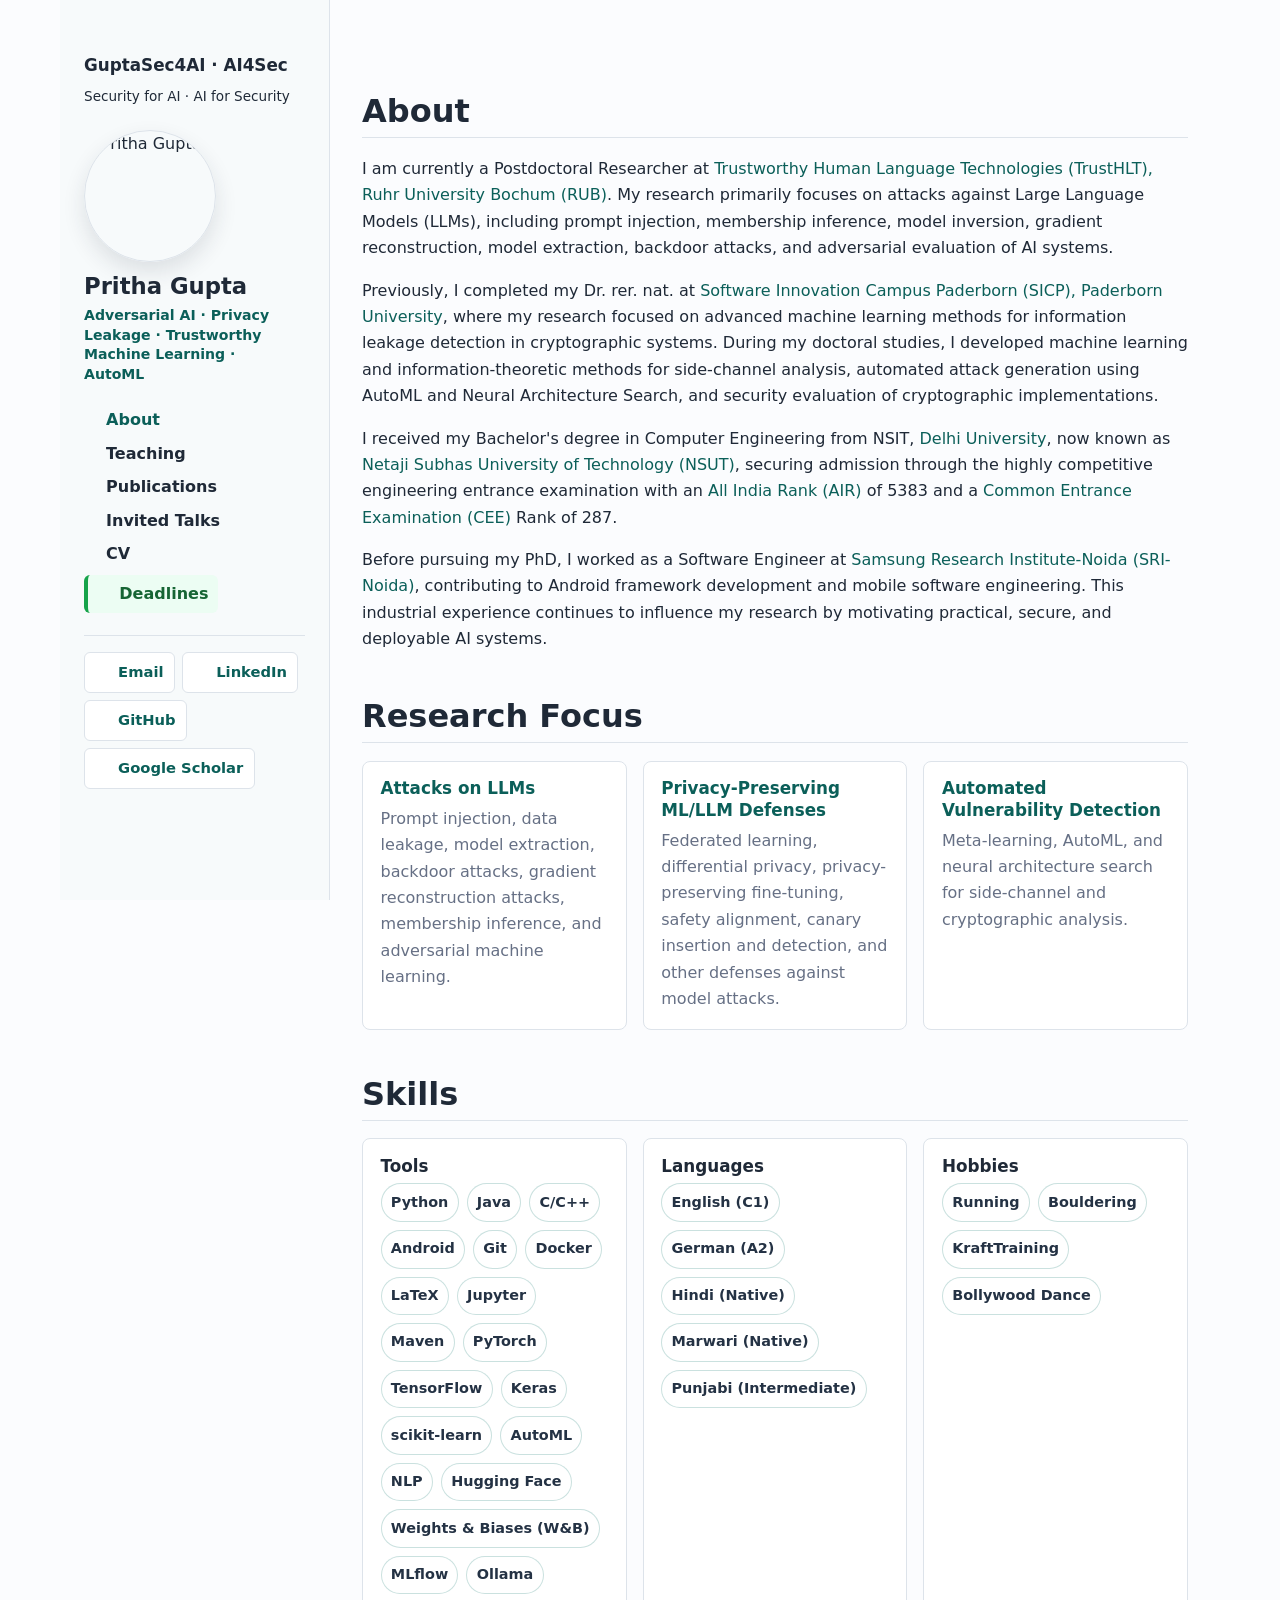
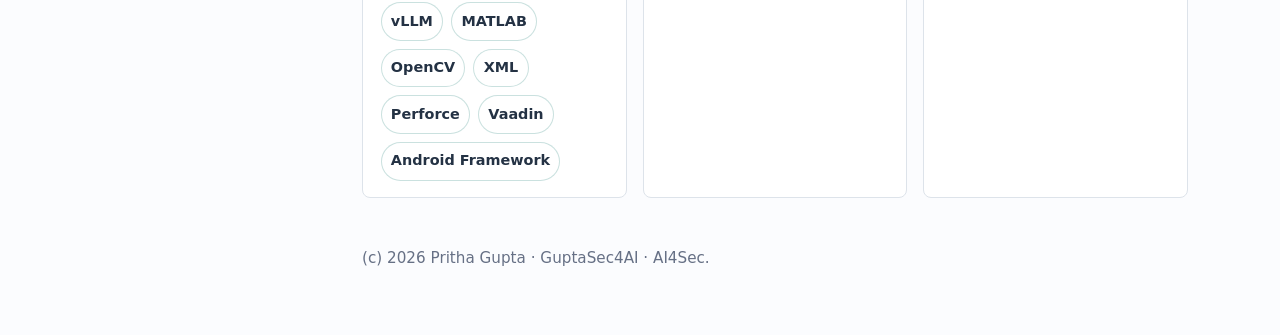
==== index.html @ 861a50c0 "Changes" ====
<!DOCTYPE html>
<html lang="en">
<head>
    <meta charset="UTF-8">
    <meta name="viewport" content="width=device-width, initial-scale=1.0">
    <meta name="description" content="Pritha Gupta - AI security researcher working on LLM security, privacy, side-channel analysis, and trustworthy machine learning.">
    <title>Pritha Gupta | AI Security Researcher | GuptaSec4AI · AI4Sec</title>
    <link rel="stylesheet" href="style.css">
</head>
<body>
    <div class="layout">
        <aside class="sidebar">
            <a class="site-identity" href="index.html">GuptaSec4AI · AI4Sec</a>
            <p class="site-tagline">Security for AI · AI for Security</p>
            <div class="sidebar-profile" aria-label="Profile">
                <img class="profile-photo" src="images/profile.jpg" alt="Pritha Gupta">
                <span class="profile-name">Pritha Gupta</span>
                <span class="profile-role">Adversarial AI · Privacy Leakage · Trustworthy Machine Learning · AutoML</span>
            </div>
            <nav class="nav-links" aria-label="Primary navigation">
                <a href="index.html" aria-current="page"><img class="nav-icon" src="images/nav_about.png" alt="" aria-hidden="true">About</a>
                <a href="teaching.html"><img class="nav-icon" src="images/nav_teaching.png" alt="" aria-hidden="true">Teaching</a>
                <a href="publications.html"><img class="nav-icon" src="images/nav_publications.png" alt="" aria-hidden="true">Publications</a>
                <a href="invited-talks.html"><img class="nav-icon" src="images/nav_invited_talks.png" alt="" aria-hidden="true">Invited Talks</a>
                <a href="cv.html"><img class="nav-icon" src="images/nav_cv.png" alt="" aria-hidden="true">CV</a>
                <a href="research-deadlines.html"><img class="nav-icon" src="images/nav_deadline_tracker.png" alt="" aria-hidden="true">Deadlines</a>
            </nav>
            <div class="profile-links" aria-label="Profile links">
                <a href="mailto:prithagupta.nsit@icloud.com"><img class="link-icon" src="images/email.png" alt="" aria-hidden="true">Email</a>
                <a href="https://www.linkedin.com/in/pritha-g-32383714/" target="_blank" rel="noopener noreferrer"><img class="link-icon" src="images/linkedin.png" alt="" aria-hidden="true">LinkedIn</a>
                <a href="https://github.com/prithagupta" target="_blank" rel="noopener noreferrer"><img class="link-icon" src="images/github.png" alt="" aria-hidden="true">GitHub</a>
                <a href="https://scholar.google.com/citations?user=HLh9zgMAAAAJ" target="_blank" rel="noopener noreferrer"><img class="link-icon" src="images/google_scholar.png" alt="" aria-hidden="true">Google Scholar</a>
            </div>
        </aside>

        <main>
            <section id="about">
                <div class="section-heading">
                    <h2>About</h2>
                </div>
                <div class="about-copy">
                    <p>I am currently a Postdoctoral Researcher at <a href="https://informatik.rub.de/trusthlt/people/" target="_blank" rel="noopener noreferrer">Trustworthy Human Language Technologies (TrustHLT), Ruhr University Bochum (RUB)</a>. My research primarily focuses on attacks against Large Language Models (LLMs), including prompt injection, membership inference, model inversion, gradient reconstruction, model extraction, backdoor attacks, and adversarial evaluation of AI systems.</p>
                    <p>Previously, I completed my Dr. rer. nat. at <a href="https://www.sicp.de/" target="_blank" rel="noopener noreferrer">Software Innovation Campus Paderborn (SICP), Paderborn University</a>, where my research focused on advanced machine learning methods for information leakage detection in cryptographic systems. During my doctoral studies, I developed machine learning and information-theoretic methods for side-channel analysis, automated attack generation using AutoML and Neural Architecture Search, and security evaluation of cryptographic implementations.</p>
                    <p>I received my Bachelor's degree in Computer Engineering from NSIT, <a href="https://www.du.ac.in/" target="_blank" rel="noopener noreferrer">Delhi University</a>, now known as <a href="https://www.nsut.ac.in/en/home" target="_blank" rel="noopener noreferrer">Netaji Subhas University of Technology (NSUT)</a>, securing admission through the highly competitive engineering entrance examination with an <a href="https://en.wikipedia.org/wiki/Joint_Entrance_Examination_%E2%80%93_Main" target="_blank" rel="noopener noreferrer">All India Rank (AIR)</a> of 5383 and a <a href="https://knowledgebin.org/entry/delhi_cee_2008_combined_engineering_entrance_exam_2008_-_university_of_delhi/" target="_blank" rel="noopener noreferrer">Common Entrance Examination (CEE)</a> Rank of 287.</p>
                    <p>Before pursuing my PhD, I worked as a Software Engineer at <a href="https://research.samsung.com/sri-n" target="_blank" rel="noopener noreferrer">Samsung Research Institute-Noida (SRI-Noida)</a>, contributing to Android framework development and mobile software engineering. This industrial experience continues to influence my research by motivating practical, secure, and deployable AI systems.</p>
                </div>
            </section>

            <section id="research" class="research-focus">
                <div class="section-heading">
                    <h2>Research Focus</h2>
                </div>
                <div class="grid">
                    <article class="card">
                        <h3>Attacks on LLMs</h3>
                        <p>Prompt injection, data leakage, model extraction, backdoor attacks, gradient reconstruction attacks, membership inference, and adversarial machine learning.</p>
                    </article>
                    <article class="card">
                        <h3>Privacy-Preserving ML/LLM Defenses</h3>
                        <p>Federated learning, differential privacy, privacy-preserving fine-tuning, safety alignment, canary insertion and detection, and other defenses against model attacks.</p>
                    </article>
                    <article class="card">
                        <h3>Automated Vulnerability Detection</h3>
                        <p>Meta-learning, AutoML, and neural architecture search for side-channel and cryptographic analysis.</p>
                    </article>
                </div>
            </section>

            <section id="skills">
                <div class="section-heading">
                    <h2>Skills</h2>
                </div>
                <div class="grid">
                    <article class="card">
                        <h3>Tools</h3>
                        <div class="chips" aria-label="Tools">
                            <span class="chip">Python</span>
                            <span class="chip">Java</span>
                            <span class="chip">C/C++</span>
                            <span class="chip">Android</span>
                            <span class="chip">Git</span>
                            <span class="chip">Docker</span>
                            <span class="chip">LaTeX</span>
                            <span class="chip">Jupyter</span>
                            <span class="chip">Maven</span>
                            <span class="chip">PyTorch</span>
                            <span class="chip">TensorFlow</span>
                            <span class="chip">Keras</span>
                            <span class="chip">scikit-learn</span>
                            <span class="chip">AutoML</span>
                            <span class="chip">NLP</span>
                            <span class="chip">Hugging Face</span>
                            <span class="chip">Weights &amp; Biases (W&amp;B)</span>
                            <span class="chip">MLflow</span>
                            <span class="chip">Ollama</span>
                            <span class="chip">vLLM</span>
                            <span class="chip">MATLAB</span>
                            <span class="chip">OpenCV</span>
                            <span class="chip">XML</span>
                            <span class="chip">Perforce</span>
                            <span class="chip">Vaadin</span>
                            <span class="chip">Android Framework</span>
                        </div>
                    </article>
                    <article class="card">
                        <h3>Languages</h3>
                        <div class="chips" aria-label="Languages">
                            <span class="chip">English (C1)</span>
                            <span class="chip">German (A2)</span>
                            <span class="chip">Hindi (Native)</span>
                            <span class="chip">Marwari (Native)</span>
                            <span class="chip">Punjabi (Intermediate)</span>
                        </div>
                    </article>
                    <article class="card">
                        <h3>Hobbies</h3>
                        <div class="chips" aria-label="Hobbies">
                            <span class="chip">Running</span>
                            <span class="chip">Bouldering</span>
                            <span class="chip">KraftTraining</span>
                            <span class="chip">Bollywood Dance</span>
                        </div>
                    </article>
                </div>
            </section>

            <footer>
                <p>(c) 2026 Pritha Gupta · GuptaSec4AI · AI4Sec.</p>
            </footer>
        </main>
    </div>
</body>
</html>
---- style.css ----
:root {
    --ink: #1f2937;
    --muted: #667085;
    --line: #dde3ea;
    --paper: #fbfcfe;
    --panel: #ffffff;
    --accent: #0f766e;
    --accent-strong: #0b5f59;
}

* {
    box-sizing: border-box;
}

html {
    scroll-behavior: smooth;
}

body {
    margin: 0;
    color: var(--ink);
    background: var(--paper);
    font-family: Inter, ui-sans-serif, system-ui, -apple-system, BlinkMacSystemFont, "Segoe UI", sans-serif;
    line-height: 1.65;
}

a {
    color: var(--accent-strong);
    text-decoration: none;
}

a:hover,
a:focus {
    text-decoration: underline;
    text-underline-offset: 0.18em;
}

.layout {
    display: grid;
    grid-template-columns: 270px minmax(0, 1fr);
    max-width: 1160px;
    margin: 0 auto;
    min-height: 100vh;
}

.sidebar {
    position: sticky;
    top: 0;
    align-self: start;
    min-height: 100vh;
    padding: 3.25rem 1.5rem 2rem;
    border-right: 1px solid var(--line);
    background: #f7fafb;
}

.sidebar-profile {
    display: block;
    color: var(--ink);
    margin-bottom: 1.35rem;
}

.profile-name {
    display: block;
    margin: 0.75rem 0 0.35rem;
    color: var(--ink);
    font-size: 1.42rem;
    font-weight: 900;
    line-height: 1.12;
}

.profile-role {
    display: block;
    color: var(--accent-strong);
    max-width: 210px;
    font-size: 0.88rem;
    font-weight: 800;
    line-height: 1.42;
}

.nav-links {
    display: grid;
    gap: 0.45rem;
    margin: 0 0 1.4rem;
}

.nav-links a {
    display: inline-flex;
    align-items: center;
    gap: 0.48rem;
    width: fit-content;
    color: var(--ink);
    font-weight: 750;
}

.nav-links a[href$="research-deadlines.html"] {
    padding: 0.36rem 0.58rem;
    border-left: 4px solid #16a34a;
    border-radius: 6px;
    background: #ecfdf3;
    color: #166534;
}

.nav-icon {
    width: 0.9rem;
    height: 0.9rem;
    max-width: 0.9rem;
    max-height: 0.9rem;
    object-fit: contain;
    flex: 0 0 auto;
}

.nav-links a[aria-current="page"] {
    color: var(--accent-strong);
}

.profile-links {
    display: flex;
    flex-wrap: wrap;
    gap: 0.45rem;
    margin-top: 1.35rem;
    padding-top: 1rem;
    border-top: 1px solid var(--line);
}

.profile-links a,
.button {
    display: inline-flex;
    align-items: center;
    justify-content: center;
    gap: 0.42rem;
    min-height: 38px;
    padding: 0.45rem 0.65rem;
    border: 1px solid var(--line);
    border-radius: 6px;
    background: var(--panel);
    color: var(--accent-strong);
    font-size: 0.92rem;
    font-weight: 800;
}

.link-icon {
    width: 1rem;
    height: 1rem;
    max-width: 1rem;
    max-height: 1rem;
    object-fit: contain;
    flex: 0 0 auto;
}

main {
    padding: 3rem 2rem 4rem;
}

.hero {
    max-width: 840px;
    padding-bottom: 1rem;
}

.profile-photo {
    display: block;
    width: min(132px, 56vw);
    aspect-ratio: 1;
    object-fit: cover;
    object-position: center 28%;
    border-radius: 50%;
    margin: 0;
    border: 1px solid var(--line);
    box-shadow: 0 10px 22px rgba(31, 41, 55, 0.12);
}

.eyebrow {
    margin: 0 0 0.7rem;
    color: var(--accent-strong);
    font-size: 0.82rem;
    font-weight: 900;
    letter-spacing: 0.04em;
    text-transform: uppercase;
}

h1 {
    margin: 0;
    font-size: clamp(2.2rem, 5vw, 4.2rem);
    line-height: 1.02;
    letter-spacing: 0;
}

.page-title {
    font-size: clamp(1.8rem, 3.2vw, 2.65rem);
}

.hero-copy {
    margin: 1rem 0 0;
    color: #344054;
    font-size: 1.08rem;
}

section {
    padding-top: 2.9rem;
}

.section-heading {
    margin-bottom: 1.1rem;
    border-bottom: 1px solid var(--line);
}

h2 {
    margin: 0;
    padding-bottom: 0.45rem;
    font-size: clamp(1.45rem, 3vw, 2rem);
    line-height: 1.12;
    letter-spacing: 0;
}

h3 {
    margin: 0 0 0.35rem;
    font-size: 1.05rem;
    line-height: 1.3;
}

p {
    margin: 0 0 1rem;
}

p:last-child {
    margin-bottom: 0;
}

.about-copy {
    max-width: 900px;
}

.grid {
    display: grid;
    grid-template-columns: repeat(3, minmax(0, 1fr));
    gap: 1rem;
}

.two-grid {
    display: grid;
    grid-template-columns: repeat(2, minmax(0, 1fr));
    gap: 1rem;
}

.card {
    padding: 1.05rem 1.1rem;
    border: 1px solid var(--line);
    border-radius: 8px;
    background: var(--panel);
}

.research-focus .card h3 {
    color: var(--accent-strong);
}

.card p,
.activity p {
    color: var(--muted);
}

.chips {
    display: flex;
    flex-wrap: wrap;
    gap: 0.5rem;
}

.chip {
    padding: 0.4rem 0.58rem;
    border: 1px solid rgba(15, 118, 110, 0.22);
    border-radius: 999px;
    background: #ffffff;
    color: #243244;
    font-size: 0.9rem;
    font-weight: 700;
}

.timeline,
.item-list {
    display: grid;
    gap: 0.85rem;
}

.role,
.activity {
    display: grid;
    grid-template-columns: 160px minmax(0, 1fr);
    gap: 1rem;
    padding: 1rem 0;
    border-bottom: 1px solid var(--line);
}

.role:last-child,
.activity:last-child {
    border-bottom: 0;
}

.date {
    color: var(--accent-strong);
    font-weight: 900;
}

.meta {
    margin: 0.1rem 0 0.65rem;
    color: var(--muted);
    font-weight: 700;
}

ul {
    margin: 0.65rem 0 0;
    padding-left: 1.1rem;
}

li {
    margin: 0.32rem 0;
}

.pub-list {
    display: grid;
    gap: 0.85rem;
    margin: 0;
    padding: 0;
    list-style: none;
}

.pub-list li {
    margin: 0;
    padding: 1rem 1.1rem;
    border-left: 4px solid var(--accent);
    border-radius: 0 8px 8px 0;
    background: #ffffff;
}

.pub-title {
    display: block;
    font-weight: 850;
}

.pub-venue {
    color: var(--muted);
}

.references {
    display: grid;
    gap: 1rem;
}

.cv-actions {
    display: flex;
    flex-wrap: wrap;
    gap: 0.7rem;
    margin-top: 1rem;
}

footer {
    padding-top: 3rem;
    color: var(--muted);
    font-size: 0.95rem;
}

@media (max-width: 880px) {
    .layout {
        grid-template-columns: 1fr;
    }

    .sidebar {
        position: static;
        min-height: auto;
        border-right: 0;
        border-bottom: 1px solid var(--line);
        padding: 1.25rem;
    }

    main {
        padding: 2rem 1.25rem 3rem;
    }

    .grid,
    .two-grid {
        grid-template-columns: 1fr;
    }

    .role,
    .activity {
        grid-template-columns: 1fr;
    }
}

.site-identity { display: block; color: inherit; font-size: 1.05rem; font-weight: 700; text-decoration: none; overflow-wrap: anywhere; }
.site-tagline { font-size: .85rem; line-height: 1.5; margin: .4rem 0 1.5rem; }
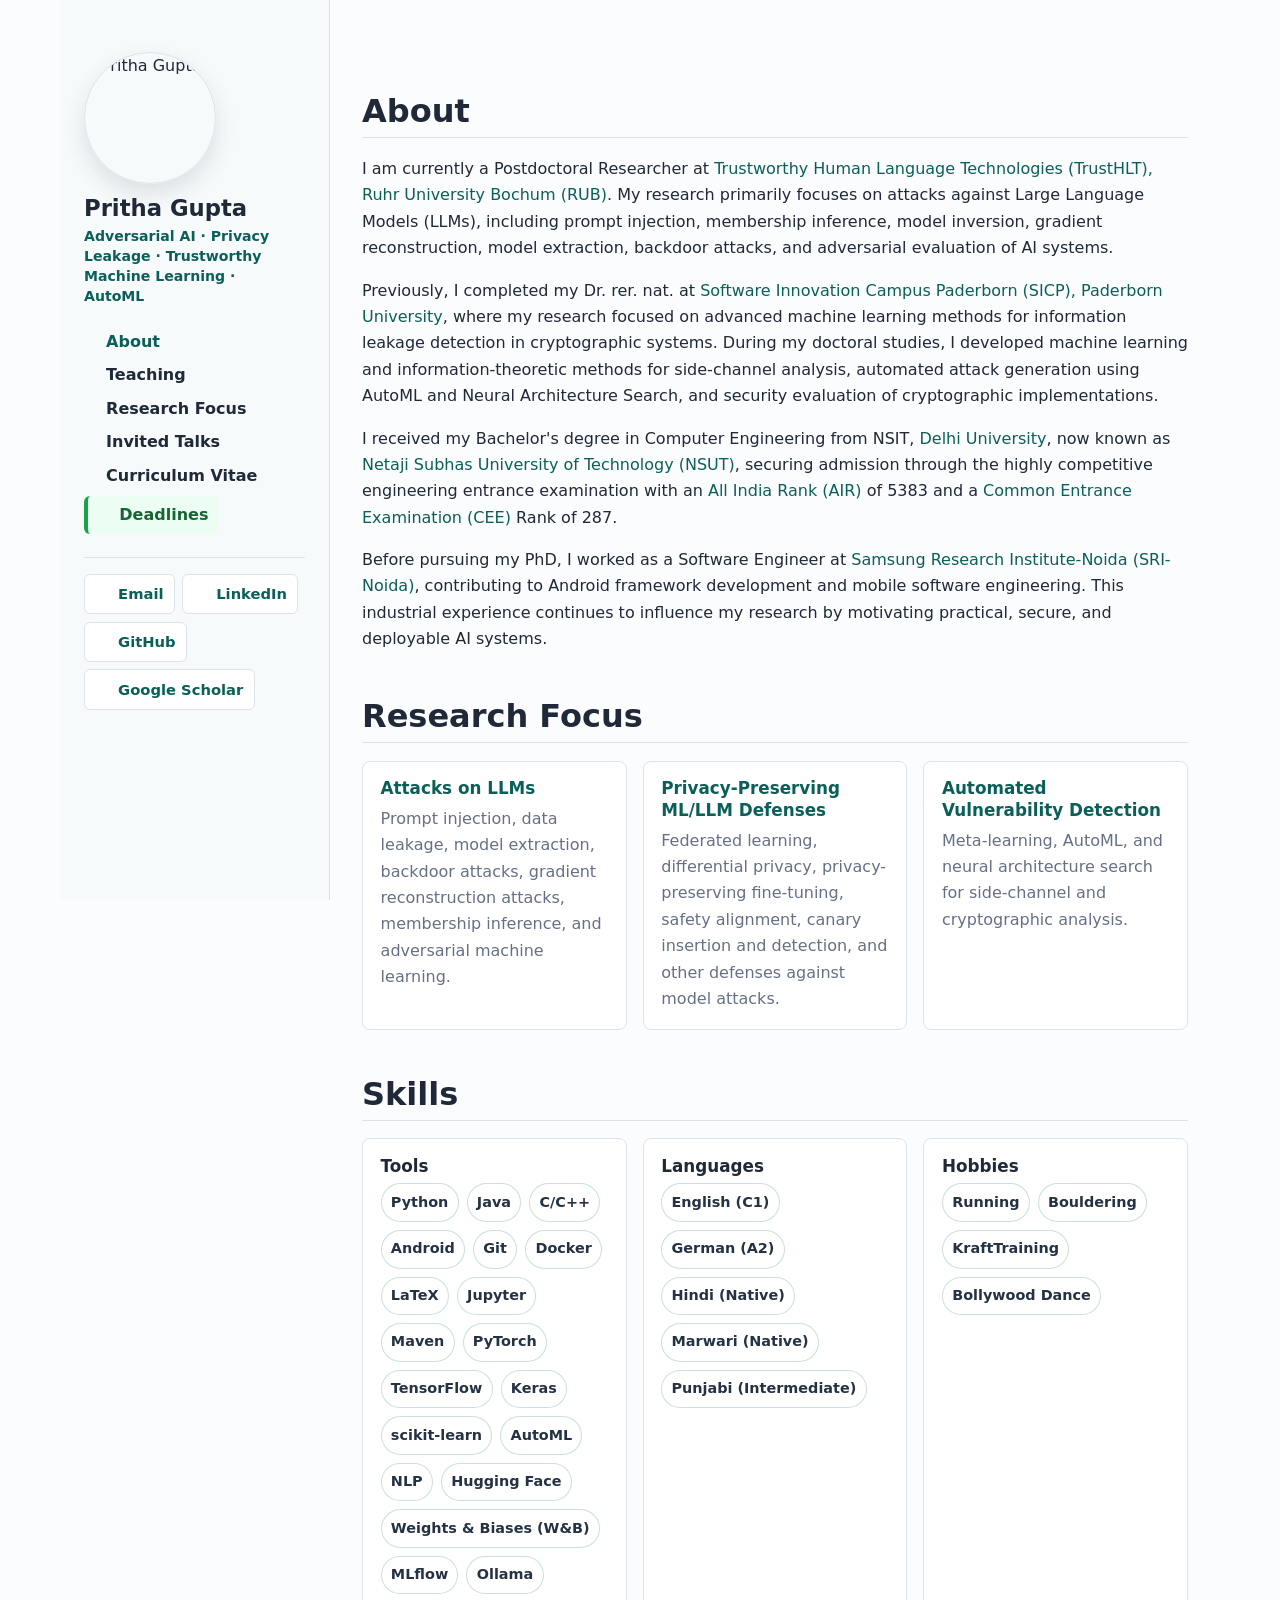
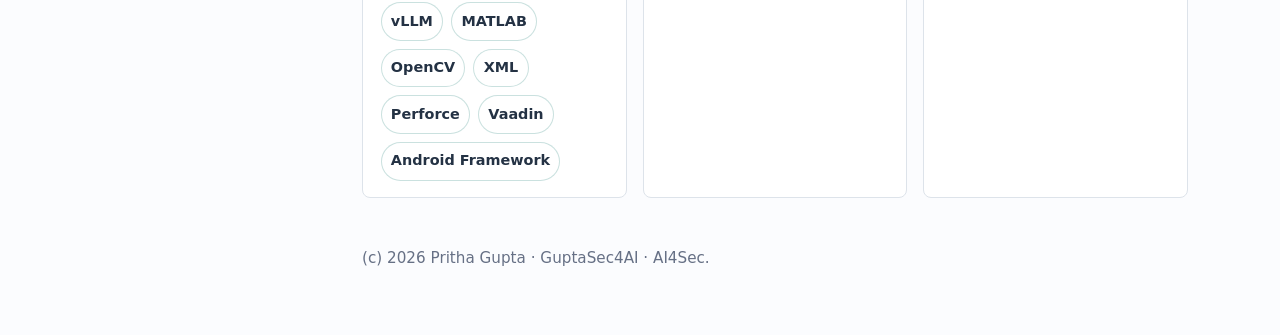
==== commit 0014cfaf: "Added the Logo" ====
--- a/index.html
+++ b/index.html
@@ -10,8 +10,6 @@
 <body>
     <div class="layout">
         <aside class="sidebar">
-            <a class="site-identity" href="index.html">GuptaSec4AI · AI4Sec</a>
-            <p class="site-tagline">Security for AI · AI for Security</p>
             <div class="sidebar-profile" aria-label="Profile">
                 <img class="profile-photo" src="images/profile.jpg" alt="Pritha Gupta">
                 <span class="profile-name">Pritha Gupta</span>
@@ -20,15 +18,15 @@
             <nav class="nav-links" aria-label="Primary navigation">
                 <a href="index.html" aria-current="page"><img class="nav-icon" src="images/nav_about.png" alt="" aria-hidden="true">About</a>
                 <a href="teaching.html"><img class="nav-icon" src="images/nav_teaching.png" alt="" aria-hidden="true">Teaching</a>
-                <a href="publications.html"><img class="nav-icon" src="images/nav_publications.png" alt="" aria-hidden="true">Publications</a>
+                <a href="publications.html"><img class="nav-icon" src="images/nav_publications.png" alt="" aria-hidden="true">Research Focus</a>
                 <a href="invited-talks.html"><img class="nav-icon" src="images/nav_invited_talks.png" alt="" aria-hidden="true">Invited Talks</a>
-                <a href="cv.html"><img class="nav-icon" src="images/nav_cv.png" alt="" aria-hidden="true">CV</a>
+                <a href="cv.html"><img class="nav-icon" src="images/nav_cv.png" alt="" aria-hidden="true">Curriculum Vitae</a>
                 <a href="research-deadlines.html"><img class="nav-icon" src="images/nav_deadline_tracker.png" alt="" aria-hidden="true">Deadlines</a>
             </nav>
             <div class="profile-links" aria-label="Profile links">
                 <a href="mailto:prithagupta.nsit@icloud.com"><img class="link-icon" src="images/email.png" alt="" aria-hidden="true">Email</a>
                 <a href="https://www.linkedin.com/in/pritha-g-32383714/" target="_blank" rel="noopener noreferrer"><img class="link-icon" src="images/linkedin.png" alt="" aria-hidden="true">LinkedIn</a>
-                <a href="https://github.com/prithagupta" target="_blank" rel="noopener noreferrer"><img class="link-icon" src="images/github.png" alt="" aria-hidden="true">GitHub</a>
+                <a href="https://github.com/SEC4AI-AI4SEC/" target="_blank" rel="noopener noreferrer"><img class="link-icon" src="images/github.png" alt="" aria-hidden="true">GitHub</a>
                 <a href="https://scholar.google.com/citations?user=HLh9zgMAAAAJ" target="_blank" rel="noopener noreferrer"><img class="link-icon" src="images/google_scholar.png" alt="" aria-hidden="true">Google Scholar</a>
             </div>
         </aside>
--- a/style.css
+++ b/style.css
@@ -385,4 +385,42 @@
 }
 
 .site-identity { display: block; color: inherit; font-size: 1.05rem; font-weight: 700; text-decoration: none; overflow-wrap: anywhere; }
-.site-tagline { font-size: .85rem; line-height: 1.5; margin: .4rem 0 1.5rem; }
+/* Research identity follows the personal profile and precedes navigation. */
+.research-identity {
+    margin-top: 1rem;
+    padding-top: 1rem;
+    border-top: 1px solid var(--line);
+    text-align: center;
+}
+.site-tagline {
+    margin: 0 0 .75rem;
+    color: var(--accent-strong);
+    font-size: .85rem;
+    font-weight: 800;
+    line-height: 1.5;
+    text-wrap: balance;
+}
+.research-logo {
+    display: block;
+    width: 100%;
+    max-width: 185px;
+    height: auto;
+    margin: 0 auto;
+}
+@media (max-width: 760px) {
+    .research-identity { max-width: 270px; text-align: left; }
+    .research-logo { max-width: 160px; margin-left: 0; }
+}
+
+.research-hero {
+    display: flex;
+    align-items: center;
+    justify-content: space-between;
+    gap: 2rem;
+}
+.research-hero > div { flex: 1; min-width: 0; }
+.research-page-logo { width: 220px; max-width: 35%; height: auto; flex-shrink: 0; }
+@media (max-width: 600px) {
+    .research-hero { flex-direction: column; align-items: flex-start; gap: 1rem; }
+    .research-page-logo { width: 180px; max-width: 100%; }
+}
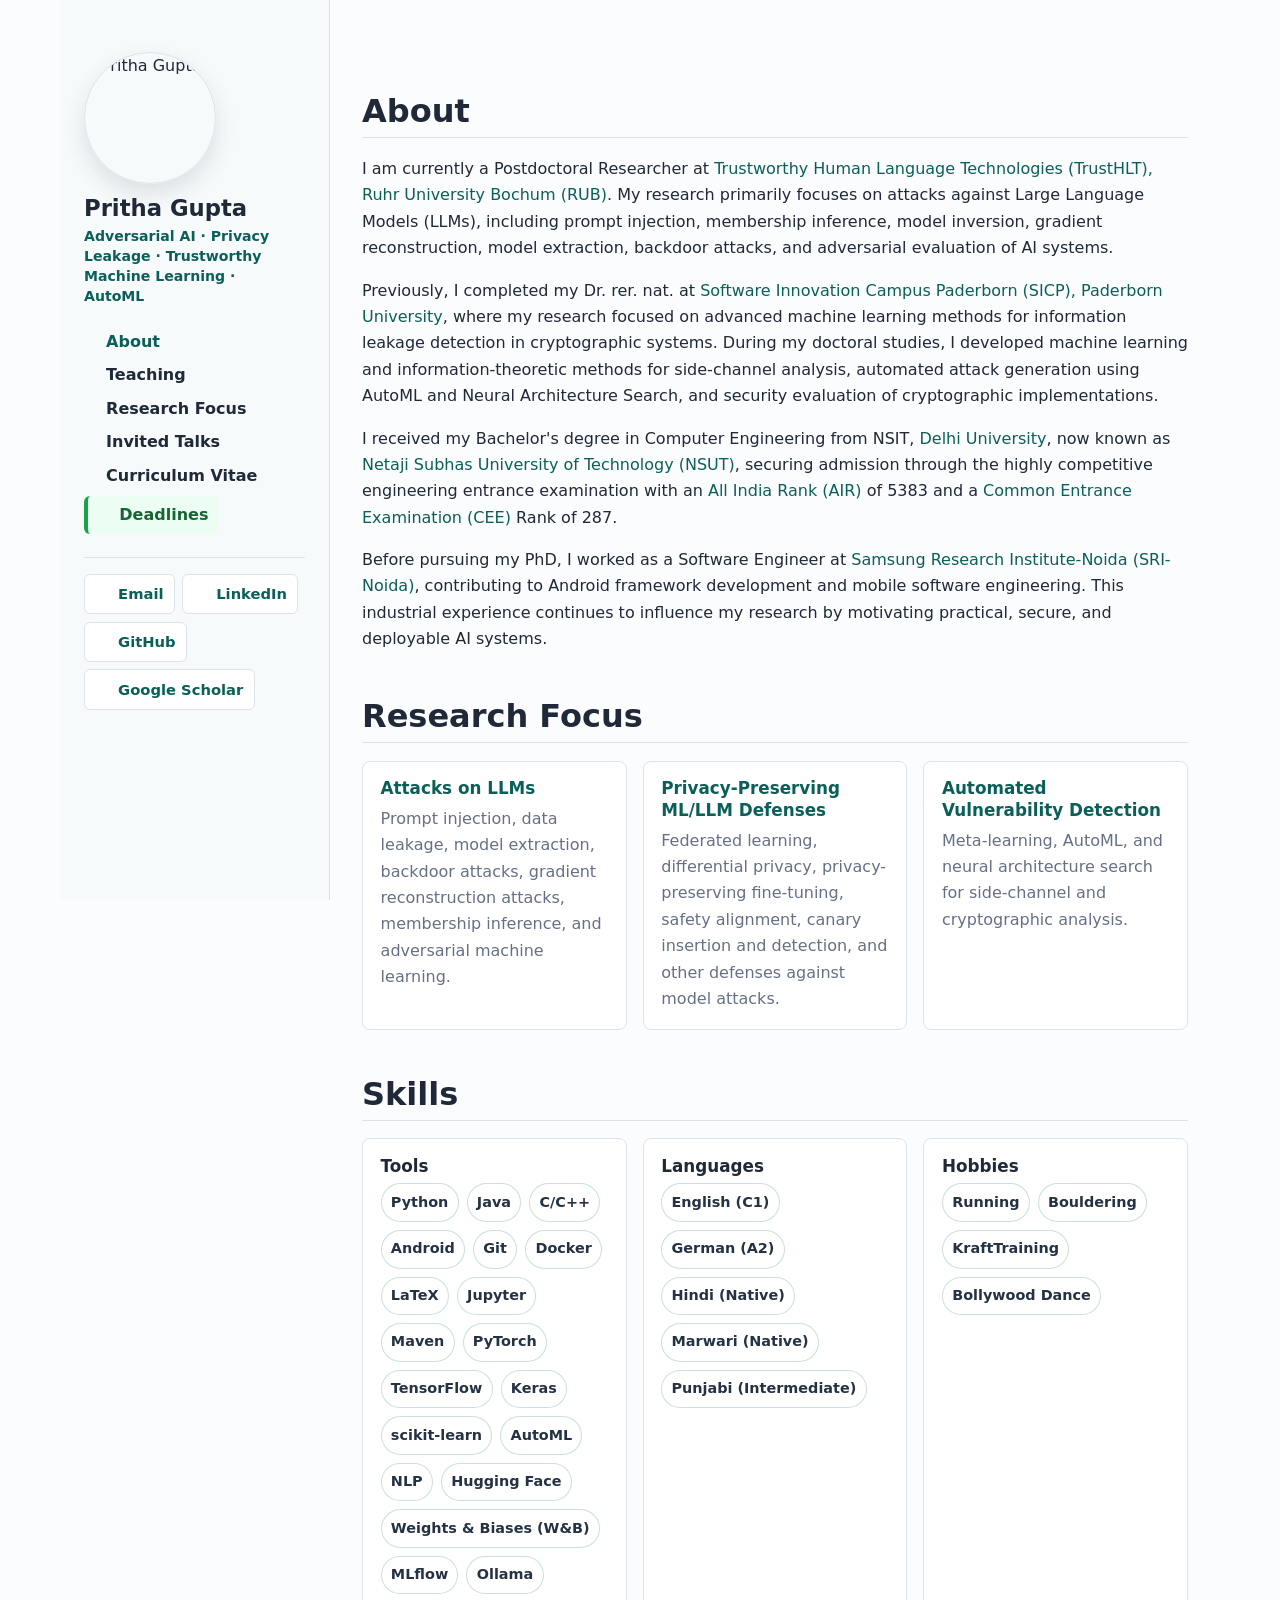
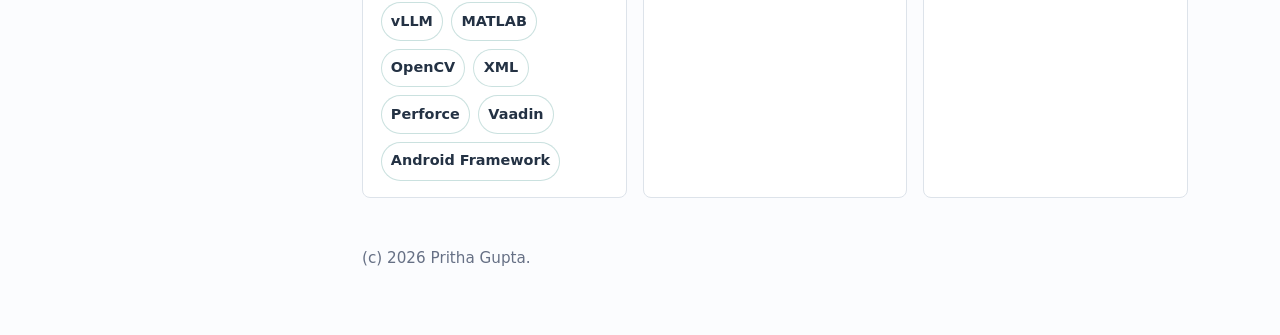
==== commit 2de1ff18: "Added the Logo" ====
--- a/index.html
+++ b/index.html
@@ -4,7 +4,7 @@
     <meta charset="UTF-8">
     <meta name="viewport" content="width=device-width, initial-scale=1.0">
     <meta name="description" content="Pritha Gupta - AI security researcher working on LLM security, privacy, side-channel analysis, and trustworthy machine learning.">
-    <title>Pritha Gupta | AI Security Researcher | GuptaSec4AI · AI4Sec</title>
+    <title>Pritha Gupta | AI Security Researcher</title>
     <link rel="stylesheet" href="style.css">
 </head>
 <body>
@@ -123,7 +123,7 @@
             </section>
 
             <footer>
-                <p>(c) 2026 Pritha Gupta · GuptaSec4AI · AI4Sec.</p>
+                <p>(c) 2026 Pritha Gupta.</p>
             </footer>
         </main>
     </div>
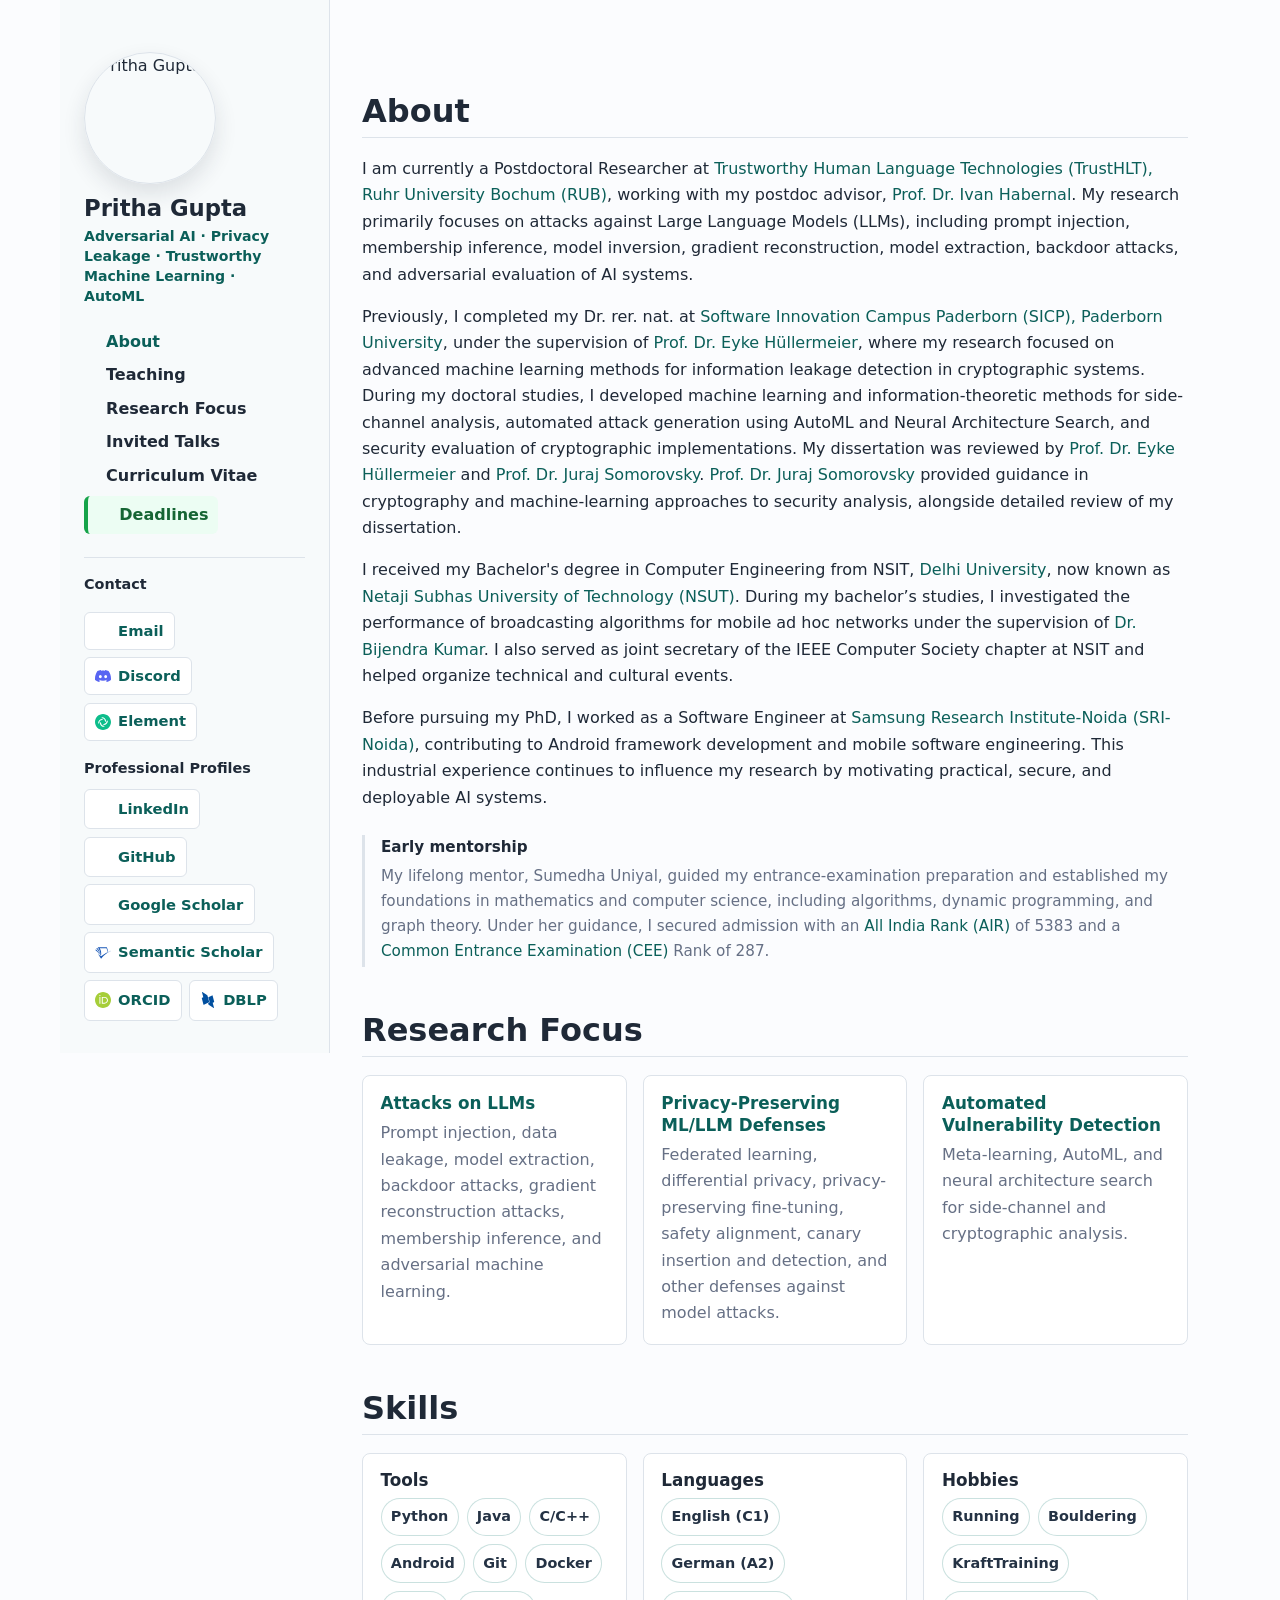
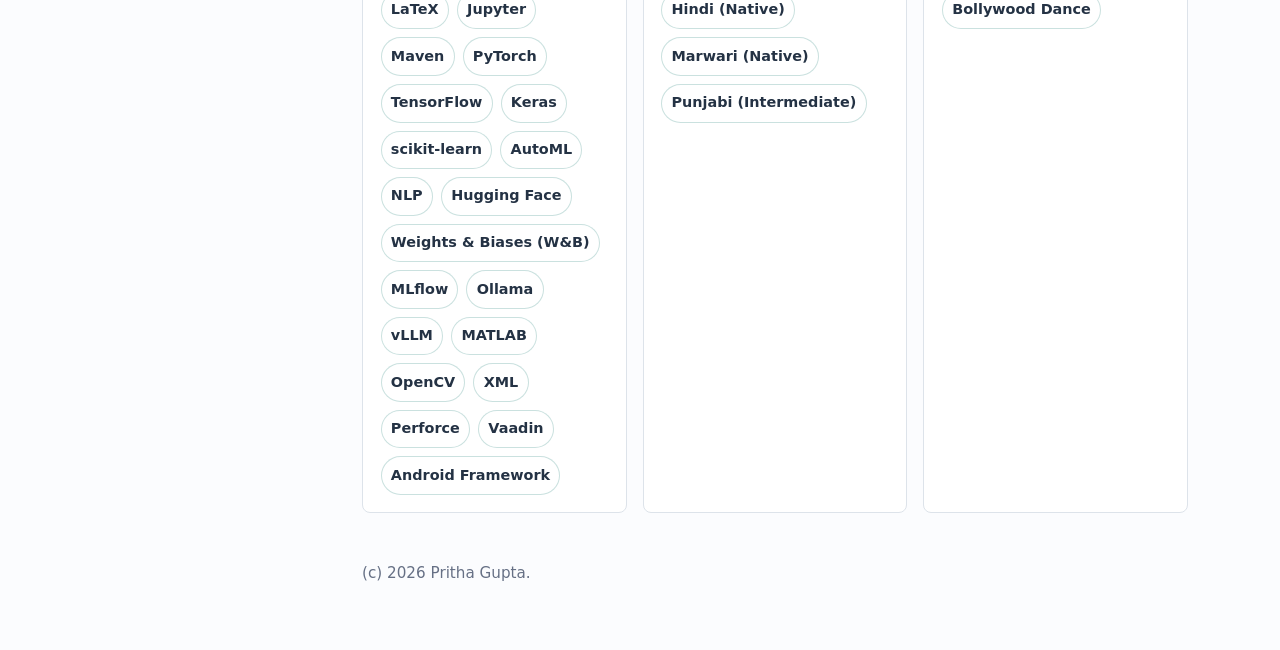
==== commit dbd6f0c4: "Updated references" ====
--- a/index.html
+++ b/index.html
@@ -24,10 +24,19 @@
                 <a href="research-deadlines.html"><img class="nav-icon" src="images/nav_deadline_tracker.png" alt="" aria-hidden="true">Deadlines</a>
             </nav>
             <div class="profile-links" aria-label="Profile links">
+                <div class="contact-methods" role="group" aria-label="Contact">
+                    <h3 class="profile-group-heading">Contact</h3>
                 <a href="mailto:prithagupta.nsit@icloud.com"><img class="link-icon" src="images/email.png" alt="" aria-hidden="true">Email</a>
+                    <a class="button" href="https://discord.com/app" target="_blank" rel="noopener noreferrer" aria-label="Discord (opens app)"><img class="link-icon" src="images/discord.svg" alt="" aria-hidden="true" width="16" height="16">Discord</a>
+                    <a class="button" href="https://matrix.to/#/@prithag:matrix.org" target="_blank" rel="noopener noreferrer"><img class="link-icon" src="images/element.svg" alt="" aria-hidden="true" width="16" height="16">Element</a>
+                </div>
+                <h3 class="profile-group-heading">Professional Profiles</h3>
                 <a href="https://www.linkedin.com/in/pritha-g-32383714/" target="_blank" rel="noopener noreferrer"><img class="link-icon" src="images/linkedin.png" alt="" aria-hidden="true">LinkedIn</a>
                 <a href="https://github.com/SEC4AI-AI4SEC/" target="_blank" rel="noopener noreferrer"><img class="link-icon" src="images/github.png" alt="" aria-hidden="true">GitHub</a>
                 <a href="https://scholar.google.com/citations?user=HLh9zgMAAAAJ" target="_blank" rel="noopener noreferrer"><img class="link-icon" src="images/google_scholar.png" alt="" aria-hidden="true">Google Scholar</a>
+                <a href="https://www.semanticscholar.org/author/Pritha-Gupta/46479971/" target="_blank" rel="noopener noreferrer"><img class="link-icon" src="images/semantic_scholar.svg" alt="" aria-hidden="true">Semantic Scholar</a>
+                <a href="https://orcid.org/0000-0002-7277-4633" target="_blank" rel="noopener noreferrer"><img class="link-icon" src="images/orcid.svg" alt="" aria-hidden="true">ORCID</a>
+                <a href="https://dblp.org/pid/217/3542" target="_blank" rel="noopener noreferrer"><img class="link-icon" src="images/dblp.svg" alt="" aria-hidden="true">DBLP</a>
             </div>
         </aside>
 
@@ -37,10 +46,14 @@
                     <h2>About</h2>
                 </div>
                 <div class="about-copy">
-                    <p>I am currently a Postdoctoral Researcher at <a href="https://informatik.rub.de/trusthlt/people/" target="_blank" rel="noopener noreferrer">Trustworthy Human Language Technologies (TrustHLT), Ruhr University Bochum (RUB)</a>. My research primarily focuses on attacks against Large Language Models (LLMs), including prompt injection, membership inference, model inversion, gradient reconstruction, model extraction, backdoor attacks, and adversarial evaluation of AI systems.</p>
-                    <p>Previously, I completed my Dr. rer. nat. at <a href="https://www.sicp.de/" target="_blank" rel="noopener noreferrer">Software Innovation Campus Paderborn (SICP), Paderborn University</a>, where my research focused on advanced machine learning methods for information leakage detection in cryptographic systems. During my doctoral studies, I developed machine learning and information-theoretic methods for side-channel analysis, automated attack generation using AutoML and Neural Architecture Search, and security evaluation of cryptographic implementations.</p>
-                    <p>I received my Bachelor's degree in Computer Engineering from NSIT, <a href="https://www.du.ac.in/" target="_blank" rel="noopener noreferrer">Delhi University</a>, now known as <a href="https://www.nsut.ac.in/en/home" target="_blank" rel="noopener noreferrer">Netaji Subhas University of Technology (NSUT)</a>, securing admission through the highly competitive engineering entrance examination with an <a href="https://en.wikipedia.org/wiki/Joint_Entrance_Examination_%E2%80%93_Main" target="_blank" rel="noopener noreferrer">All India Rank (AIR)</a> of 5383 and a <a href="https://knowledgebin.org/entry/delhi_cee_2008_combined_engineering_entrance_exam_2008_-_university_of_delhi/" target="_blank" rel="noopener noreferrer">Common Entrance Examination (CEE)</a> Rank of 287.</p>
+                    <p>I am currently a Postdoctoral Researcher at <a href="https://rc-trust.ai/groups/trustworthy-human-language-technologies" target="_blank" rel="noopener noreferrer">Trustworthy Human Language Technologies (TrustHLT), Ruhr University Bochum (RUB)</a>, working with my postdoc advisor, <a href="https://informatik.rub.de/trusthlt/people/" target="_blank" rel="noopener noreferrer">Prof. Dr. Ivan Habernal</a>. My research primarily focuses on attacks against Large Language Models (LLMs), including prompt injection, membership inference, model inversion, gradient reconstruction, model extraction, backdoor attacks, and adversarial evaluation of AI systems.</p>
+                    <p>Previously, I completed my Dr. rer. nat. at <a href="https://www.sicp.de/" target="_blank" rel="noopener noreferrer">Software Innovation Campus Paderborn (SICP), Paderborn University</a>, under the supervision of <a href="https://www.ifi.lmu.de/kiml/en/team/contact-page/eyke-huellermeier-8b8c1d23.html" target="_blank" rel="noopener noreferrer">Prof. Dr. Eyke Hüllermeier</a>, where my research focused on advanced machine learning methods for information leakage detection in cryptographic systems. During my doctoral studies, I developed machine learning and information-theoretic methods for side-channel analysis, automated attack generation using AutoML and Neural Architecture Search, and security evaluation of cryptographic implementations. My dissertation was reviewed by <a href="https://www.ifi.lmu.de/kiml/en/team/contact-page/eyke-huellermeier-8b8c1d23.html" target="_blank" rel="noopener noreferrer">Prof. Dr. Eyke Hüllermeier</a> and <a href="https://www.uni-paderborn.de/person/83504" target="_blank" rel="noopener noreferrer">Prof. Dr. Juraj Somorovsky</a>. <a href="https://www.uni-paderborn.de/person/83504" target="_blank" rel="noopener noreferrer">Prof. Dr. Juraj Somorovsky</a> provided guidance in cryptography and machine-learning approaches to security analysis, alongside detailed review of my dissertation.</p>
+                    <p>I received my Bachelor's degree in Computer Engineering from NSIT, <a href="https://www.du.ac.in/" target="_blank" rel="noopener noreferrer">Delhi University</a>, now known as <a href="https://www.nsut.ac.in/en/home" target="_blank" rel="noopener noreferrer">Netaji Subhas University of Technology (NSUT)</a>. During my bachelor’s studies, I investigated the performance of broadcasting algorithms for mobile ad hoc networks under the supervision of <a href="https://nsut.ac.in/en/node/242" target="_blank" rel="noopener noreferrer">Dr. Bijendra Kumar</a>. I also served as joint secretary of the IEEE Computer Society chapter at NSIT and helped organize technical and cultural events.</p>
                     <p>Before pursuing my PhD, I worked as a Software Engineer at <a href="https://research.samsung.com/sri-n" target="_blank" rel="noopener noreferrer">Samsung Research Institute-Noida (SRI-Noida)</a>, contributing to Android framework development and mobile software engineering. This industrial experience continues to influence my research by motivating practical, secure, and deployable AI systems.</p>
+                </div>
+                <div class="mentorship-note">
+                    <h3>Early mentorship</h3>
+                    <p>My lifelong mentor, Sumedha Uniyal, guided my entrance-examination preparation and established my foundations in mathematics and computer science, including algorithms, dynamic programming, and graph theory. Under her guidance, I secured admission with an <a href="https://en.wikipedia.org/wiki/Joint_Entrance_Examination_%E2%80%93_Main" target="_blank" rel="noopener noreferrer">All India Rank (AIR)</a> of 5383 and a <a href="https://knowledgebin.org/entry/delhi_cee_2008_combined_engineering_entrance_exam_2008_-_university_of_delhi/" target="_blank" rel="noopener noreferrer">Common Entrance Examination (CEE)</a> Rank of 287.</p>
                 </div>
             </section>
 
--- a/style.css
+++ b/style.css
@@ -424,3 +424,13 @@
     .research-hero { flex-direction: column; align-items: flex-start; gap: 1rem; }
     .research-page-logo { width: 180px; max-width: 100%; }
 }
+
+.contact-methods { display: flex; flex-direction: column; align-items: flex-start; gap: .45rem; width: 100%; }
+.contact-methods .button { max-width: 100%; text-align: left; overflow-wrap: anywhere; justify-content: flex-start; }
+
+.mentorship-note { margin-top: 1.5rem; padding: .2rem 0 .2rem 1rem; border-left: 3px solid var(--line); color: var(--muted); }
+.mentorship-note h3 { margin: 0 0 .35rem; font-size: .95rem; color: var(--ink); }
+.mentorship-note p { margin: 0; font-size: .95rem; }
+
+.profile-group-heading { flex-basis: 100%; margin: .65rem 0 .2rem; color: var(--ink); font-size: .9rem; font-weight: 700; line-height: 1.4; }
+.contact-methods .profile-group-heading { margin-top: 0; }
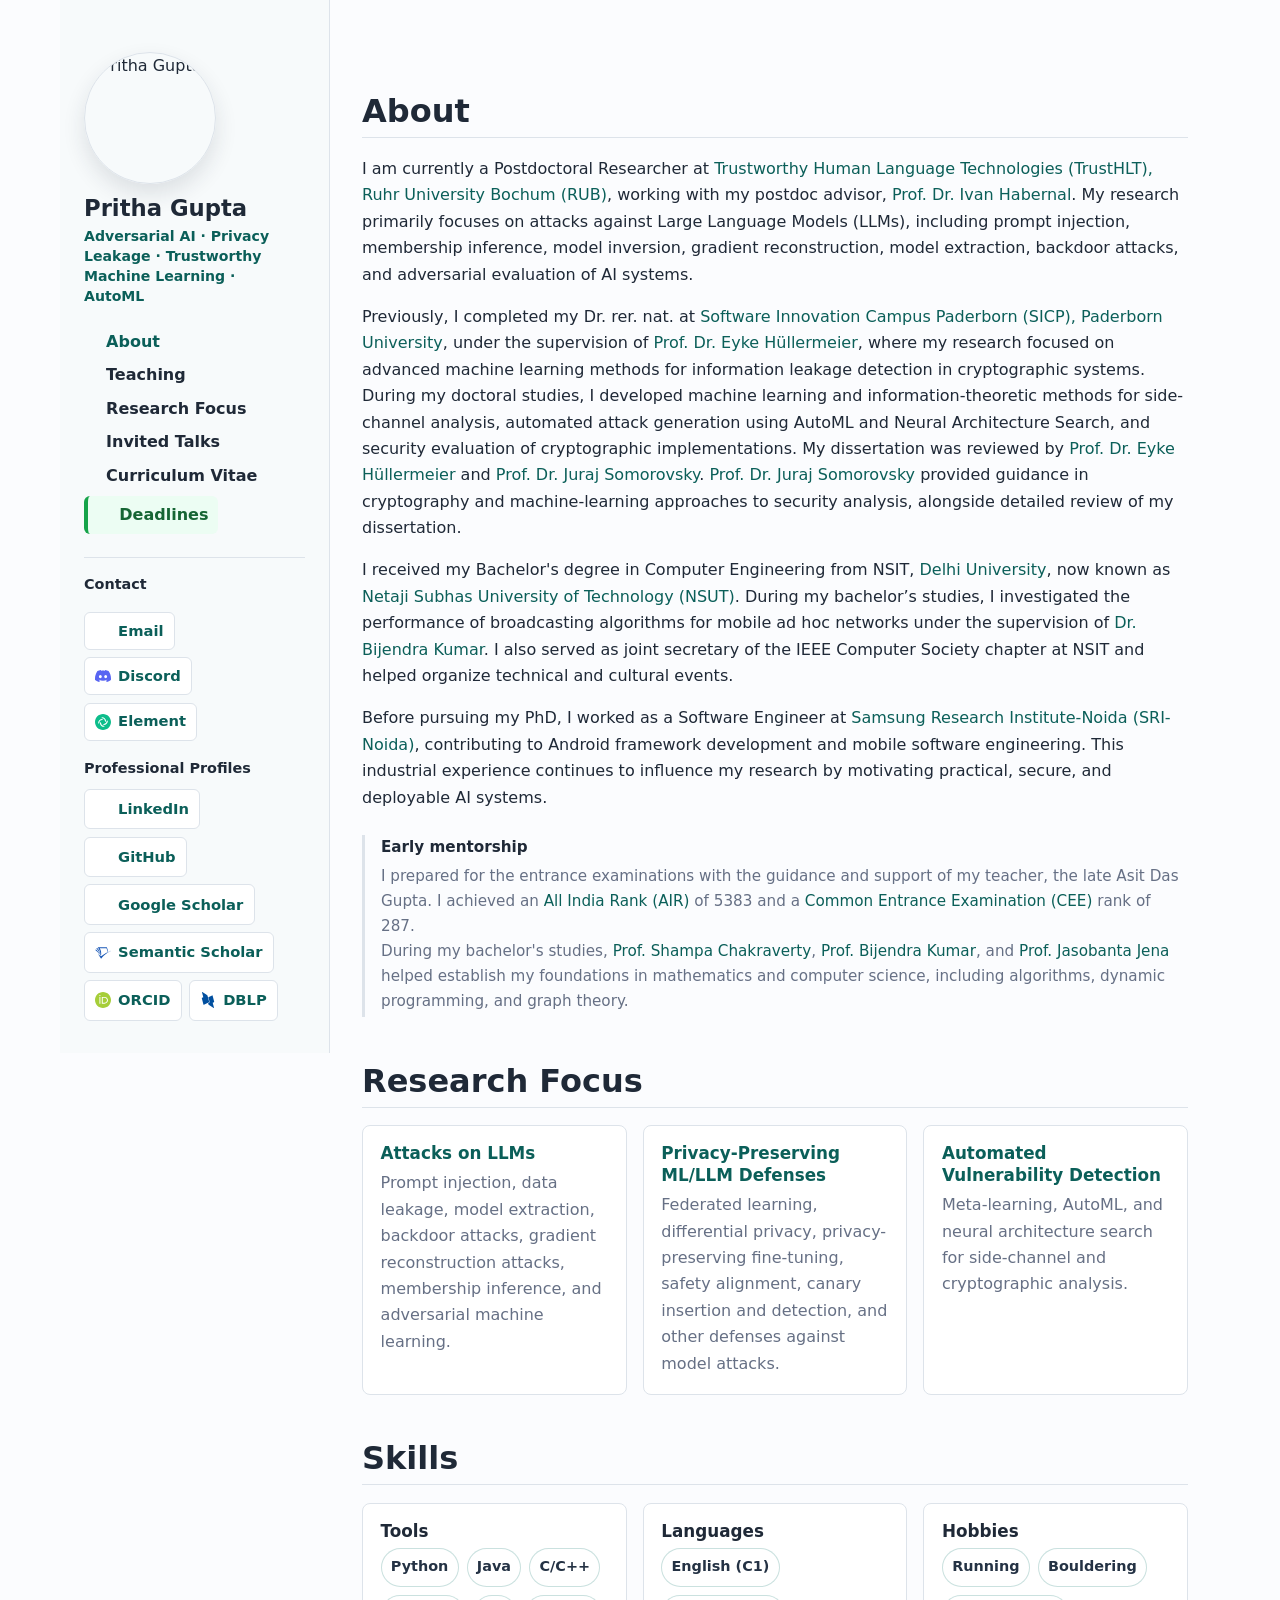
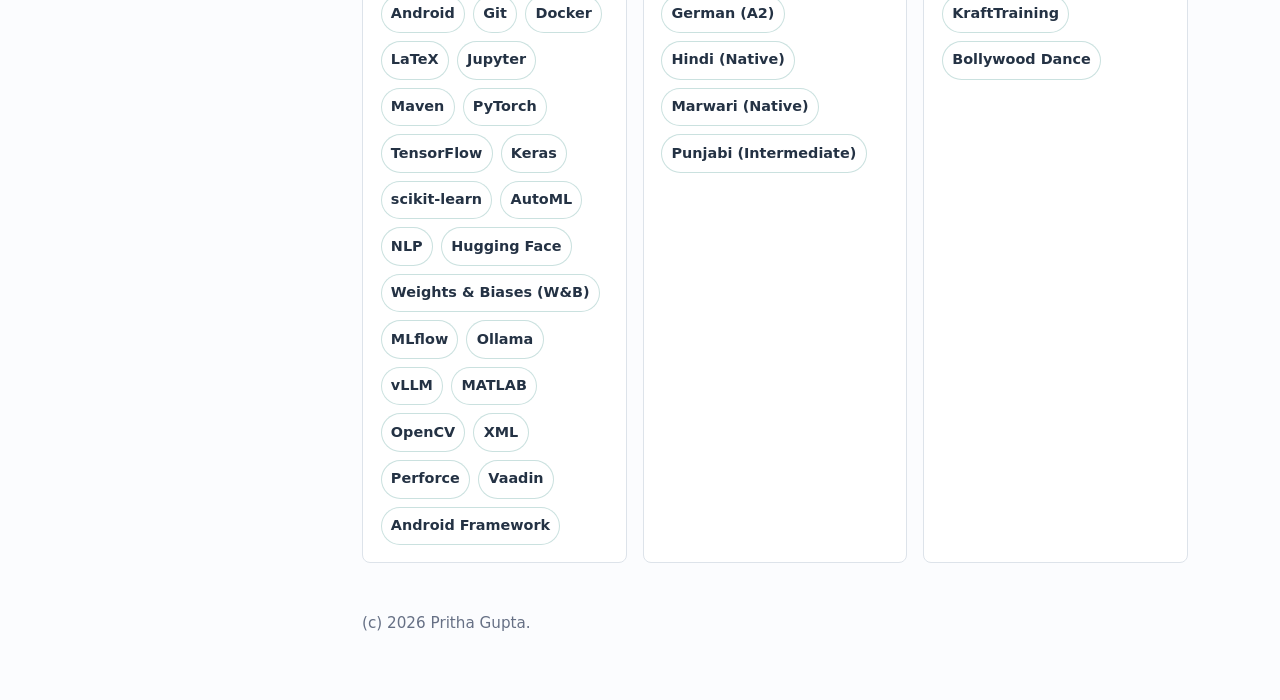
==== commit 5aac69db: "Finish" ====
--- a/index.html
+++ b/index.html
@@ -26,7 +26,7 @@
             <div class="profile-links" aria-label="Profile links">
                 <div class="contact-methods" role="group" aria-label="Contact">
                     <h3 class="profile-group-heading">Contact</h3>
-                <a href="mailto:prithagupta.nsit@icloud.com"><img class="link-icon" src="images/email.png" alt="" aria-hidden="true">Email</a>
+                <a href="mailto:prithagupta.nsit@gmail.com"><img class="link-icon" src="images/email.png" alt="" aria-hidden="true">Email</a>
                     <a class="button" href="https://discord.com/app" target="_blank" rel="noopener noreferrer" aria-label="Discord (opens app)"><img class="link-icon" src="images/discord.svg" alt="" aria-hidden="true" width="16" height="16">Discord</a>
                     <a class="button" href="https://matrix.to/#/@prithag:matrix.org" target="_blank" rel="noopener noreferrer"><img class="link-icon" src="images/element.svg" alt="" aria-hidden="true" width="16" height="16">Element</a>
                 </div>
@@ -46,14 +46,15 @@
                     <h2>About</h2>
                 </div>
                 <div class="about-copy">
-                    <p>I am currently a Postdoctoral Researcher at <a href="https://rc-trust.ai/groups/trustworthy-human-language-technologies" target="_blank" rel="noopener noreferrer">Trustworthy Human Language Technologies (TrustHLT), Ruhr University Bochum (RUB)</a>, working with my postdoc advisor, <a href="https://informatik.rub.de/trusthlt/people/" target="_blank" rel="noopener noreferrer">Prof. Dr. Ivan Habernal</a>. My research primarily focuses on attacks against Large Language Models (LLMs), including prompt injection, membership inference, model inversion, gradient reconstruction, model extraction, backdoor attacks, and adversarial evaluation of AI systems.</p>
+                    <p>I am currently a Postdoctoral Researcher at <a href="https://rc-trust.ai/groups/trustworthy-human-language-technologies" target="_blank" rel="noopener noreferrer">Trustworthy Human Language Technologies (TrustHLT), Ruhr University Bochum (RUB)</a>, working with my postdoc advisor, <a href="https://rc-trust.ai/about/scientists/ivan-habernal" target="_blank" rel="noopener noreferrer">Prof. Dr. Ivan Habernal</a>. My research primarily focuses on attacks against Large Language Models (LLMs), including prompt injection, membership inference, model inversion, gradient reconstruction, model extraction, backdoor attacks, and adversarial evaluation of AI systems.</p>
                     <p>Previously, I completed my Dr. rer. nat. at <a href="https://www.sicp.de/" target="_blank" rel="noopener noreferrer">Software Innovation Campus Paderborn (SICP), Paderborn University</a>, under the supervision of <a href="https://www.ifi.lmu.de/kiml/en/team/contact-page/eyke-huellermeier-8b8c1d23.html" target="_blank" rel="noopener noreferrer">Prof. Dr. Eyke Hüllermeier</a>, where my research focused on advanced machine learning methods for information leakage detection in cryptographic systems. During my doctoral studies, I developed machine learning and information-theoretic methods for side-channel analysis, automated attack generation using AutoML and Neural Architecture Search, and security evaluation of cryptographic implementations. My dissertation was reviewed by <a href="https://www.ifi.lmu.de/kiml/en/team/contact-page/eyke-huellermeier-8b8c1d23.html" target="_blank" rel="noopener noreferrer">Prof. Dr. Eyke Hüllermeier</a> and <a href="https://www.uni-paderborn.de/person/83504" target="_blank" rel="noopener noreferrer">Prof. Dr. Juraj Somorovsky</a>. <a href="https://www.uni-paderborn.de/person/83504" target="_blank" rel="noopener noreferrer">Prof. Dr. Juraj Somorovsky</a> provided guidance in cryptography and machine-learning approaches to security analysis, alongside detailed review of my dissertation.</p>
                     <p>I received my Bachelor's degree in Computer Engineering from NSIT, <a href="https://www.du.ac.in/" target="_blank" rel="noopener noreferrer">Delhi University</a>, now known as <a href="https://www.nsut.ac.in/en/home" target="_blank" rel="noopener noreferrer">Netaji Subhas University of Technology (NSUT)</a>. During my bachelor’s studies, I investigated the performance of broadcasting algorithms for mobile ad hoc networks under the supervision of <a href="https://nsut.ac.in/en/node/242" target="_blank" rel="noopener noreferrer">Dr. Bijendra Kumar</a>. I also served as joint secretary of the IEEE Computer Society chapter at NSIT and helped organize technical and cultural events.</p>
                     <p>Before pursuing my PhD, I worked as a Software Engineer at <a href="https://research.samsung.com/sri-n" target="_blank" rel="noopener noreferrer">Samsung Research Institute-Noida (SRI-Noida)</a>, contributing to Android framework development and mobile software engineering. This industrial experience continues to influence my research by motivating practical, secure, and deployable AI systems.</p>
                 </div>
                 <div class="mentorship-note">
                     <h3>Early mentorship</h3>
-                    <p>My lifelong mentor, Sumedha Uniyal, guided my entrance-examination preparation and established my foundations in mathematics and computer science, including algorithms, dynamic programming, and graph theory. Under her guidance, I secured admission with an <a href="https://en.wikipedia.org/wiki/Joint_Entrance_Examination_%E2%80%93_Main" target="_blank" rel="noopener noreferrer">All India Rank (AIR)</a> of 5383 and a <a href="https://knowledgebin.org/entry/delhi_cee_2008_combined_engineering_entrance_exam_2008_-_university_of_delhi/" target="_blank" rel="noopener noreferrer">Common Entrance Examination (CEE)</a> Rank of 287.</p>
+                    <p>I prepared for the entrance examinations with the guidance and support of my teacher, the late Asit Das Gupta. I achieved an <a href="https://en.wikipedia.org/wiki/Joint_Entrance_Examination_%E2%80%93_Main" target="_blank" rel="noopener noreferrer">All India Rank (AIR)</a> of 5383 and a <a href="https://knowledgebin.org/entry/delhi_cee_2008_combined_engineering_entrance_exam_2008_-_university_of_delhi/" target="_blank" rel="noopener noreferrer">Common Entrance Examination (CEE)</a> rank of 287.</p>
+                    <p>During my bachelor's studies, <a href="https://www.nsut.ac.in/en/node/243" target="_blank" rel="noopener noreferrer">Prof. Shampa Chakraverty</a>, <a href="https://www.nsut.ac.in/en/node/242" target="_blank" rel="noopener noreferrer">Prof. Bijendra Kumar</a>, and <a href="https://nsut.ac.in/en/node/328" target="_blank" rel="noopener noreferrer">Prof. Jasobanta Jena</a> helped establish my foundations in mathematics and computer science, including algorithms, dynamic programming, and graph theory.</p>
                 </div>
             </section>
 
--- a/style.css
+++ b/style.css
@@ -434,3 +434,6 @@
 
 .profile-group-heading { flex-basis: 100%; margin: .65rem 0 .2rem; color: var(--ink); font-size: .9rem; font-weight: 700; line-height: 1.4; }
 .contact-methods .profile-group-heading { margin-top: 0; }
+
+.cv-quote { margin: 1.25rem 0; padding: .25rem 0 .25rem 1rem; border-left: 3px solid var(--accent); color: var(--accent-strong); max-width: 42rem; }
+.cv-quote p { margin: 0; line-height: 1.65; }
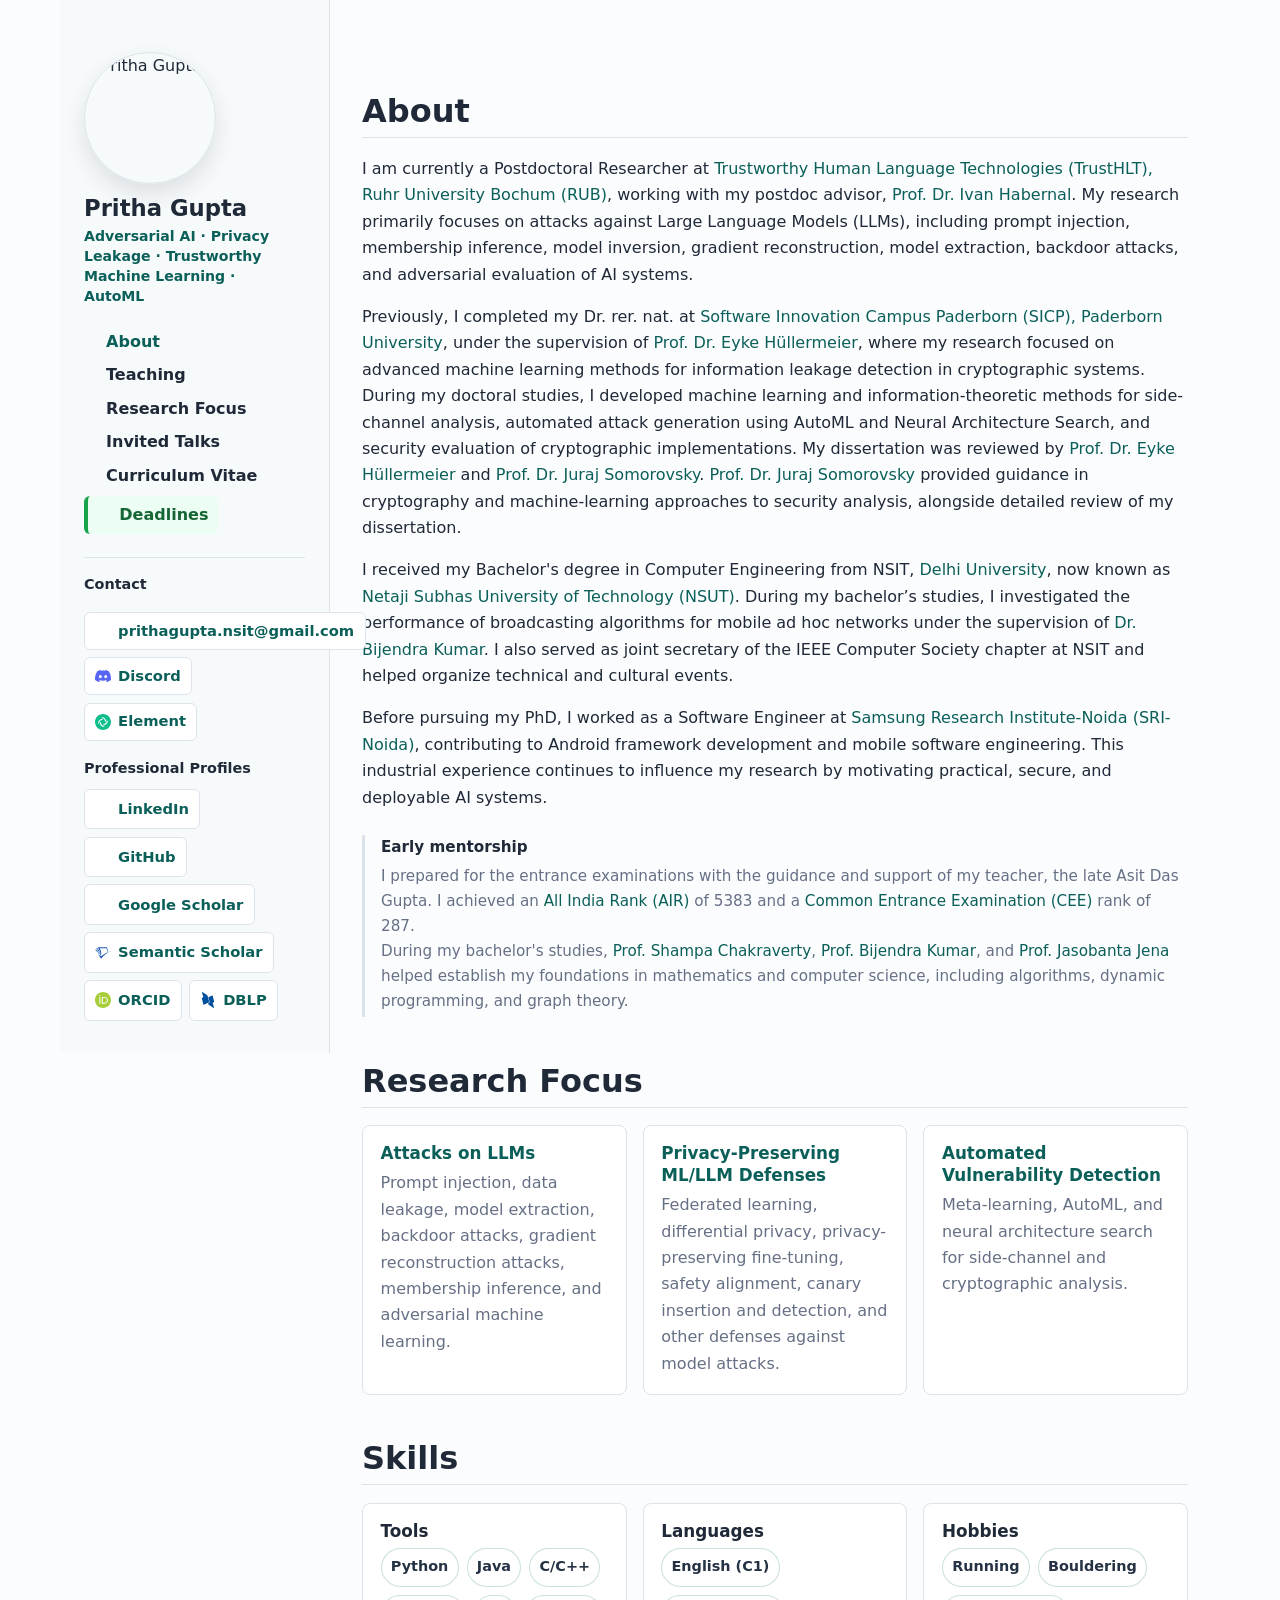
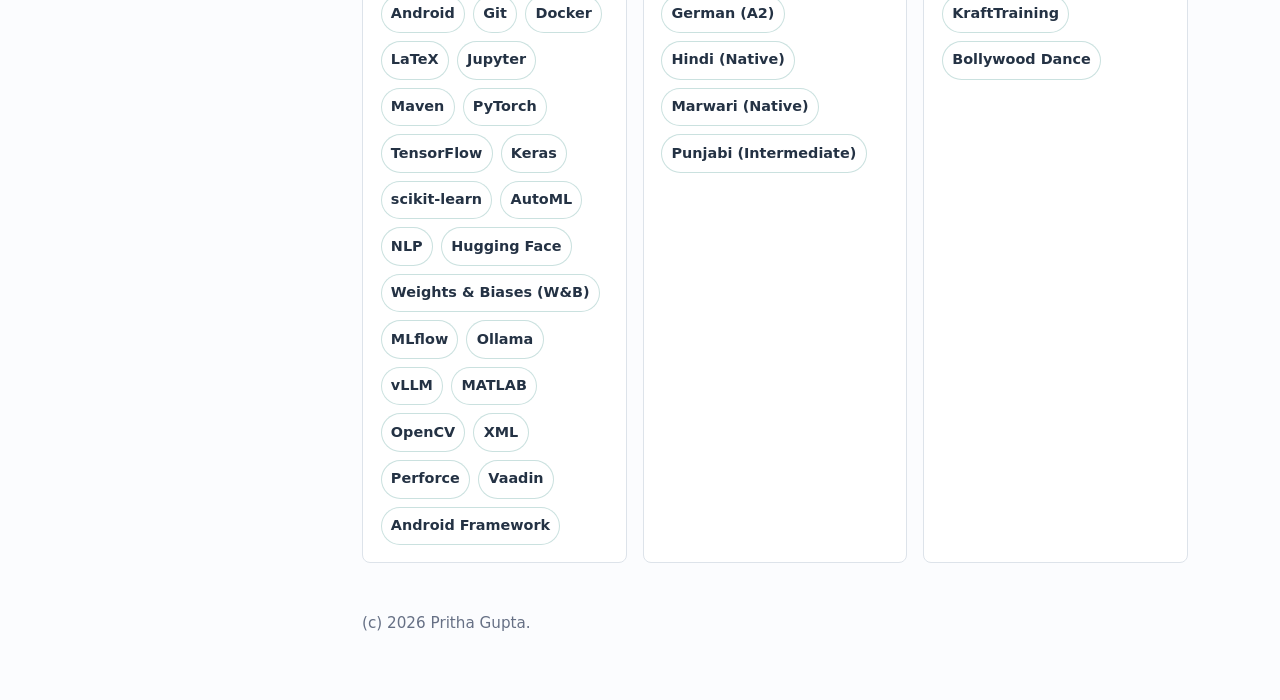
==== commit 96de57f0: "Finish" ====
--- a/index.html
+++ b/index.html
@@ -26,7 +26,7 @@
             <div class="profile-links" aria-label="Profile links">
                 <div class="contact-methods" role="group" aria-label="Contact">
                     <h3 class="profile-group-heading">Contact</h3>
-                <a href="mailto:prithagupta.nsit@gmail.com"><img class="link-icon" src="images/email.png" alt="" aria-hidden="true">Email</a>
+                <a href="mailto:prithagupta.nsit@gmail.com"><img class="link-icon" src="images/email.png" alt="" aria-hidden="true">prithagupta.nsit@gmail.com</a>
                     <a class="button" href="https://discord.com/app" target="_blank" rel="noopener noreferrer" aria-label="Discord (opens app)"><img class="link-icon" src="images/discord.svg" alt="" aria-hidden="true" width="16" height="16">Discord</a>
                     <a class="button" href="https://matrix.to/#/@prithag:matrix.org" target="_blank" rel="noopener noreferrer"><img class="link-icon" src="images/element.svg" alt="" aria-hidden="true" width="16" height="16">Element</a>
                 </div>
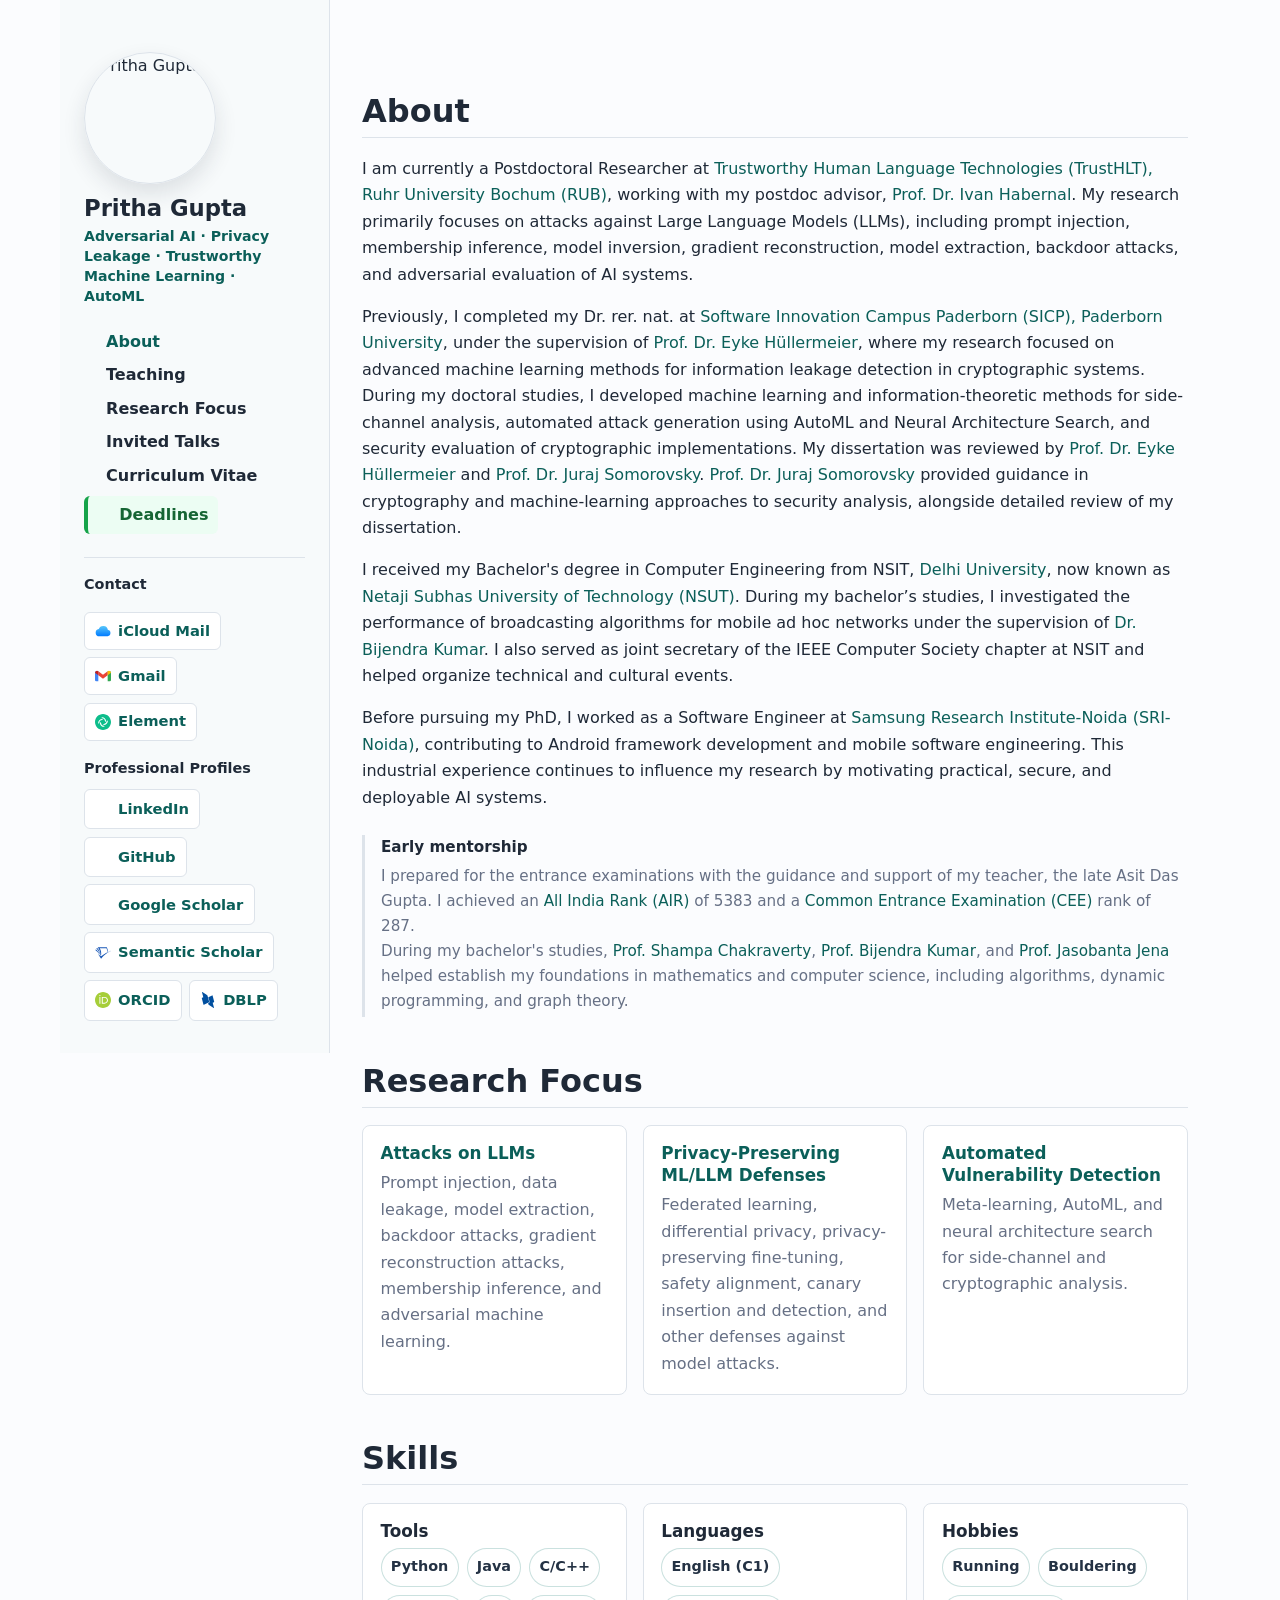
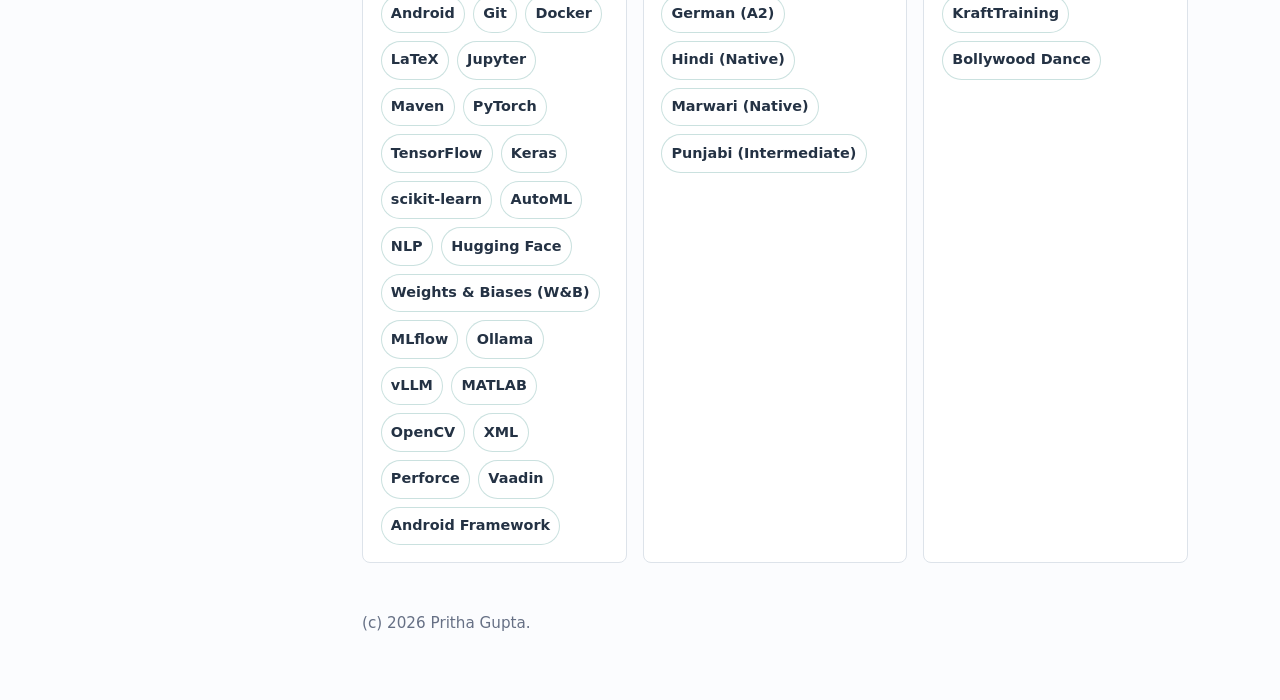
==== commit 7e731c04: "Finish" ====
--- a/index.html
+++ b/index.html
@@ -26,8 +26,8 @@
             <div class="profile-links" aria-label="Profile links">
                 <div class="contact-methods" role="group" aria-label="Contact">
                     <h3 class="profile-group-heading">Contact</h3>
-                <a href="mailto:prithagupta.nsit@gmail.com"><img class="link-icon" src="images/email.png" alt="" aria-hidden="true">prithagupta.nsit@gmail.com</a>
-                    <a class="button" href="https://discord.com/app" target="_blank" rel="noopener noreferrer" aria-label="Discord (opens app)"><img class="link-icon" src="images/discord.svg" alt="" aria-hidden="true" width="16" height="16">Discord</a>
+                    <a class="button" href="mailto:prithagupta.nsit@icloud.com" aria-label="Email Pritha via iCloud Mail"><img class="link-icon" src="images/icloud.svg" alt="" aria-hidden="true" width="16" height="16">iCloud Mail</a>
+                    <a class="button" href="mailto:prithagupta.nsit@gmail.com" aria-label="Email Pritha via Gmail"><img class="link-icon" src="images/gmail.svg" alt="" aria-hidden="true" width="16" height="16">Gmail</a>
                     <a class="button" href="https://matrix.to/#/@prithag:matrix.org" target="_blank" rel="noopener noreferrer"><img class="link-icon" src="images/element.svg" alt="" aria-hidden="true" width="16" height="16">Element</a>
                 </div>
                 <h3 class="profile-group-heading">Professional Profiles</h3>
